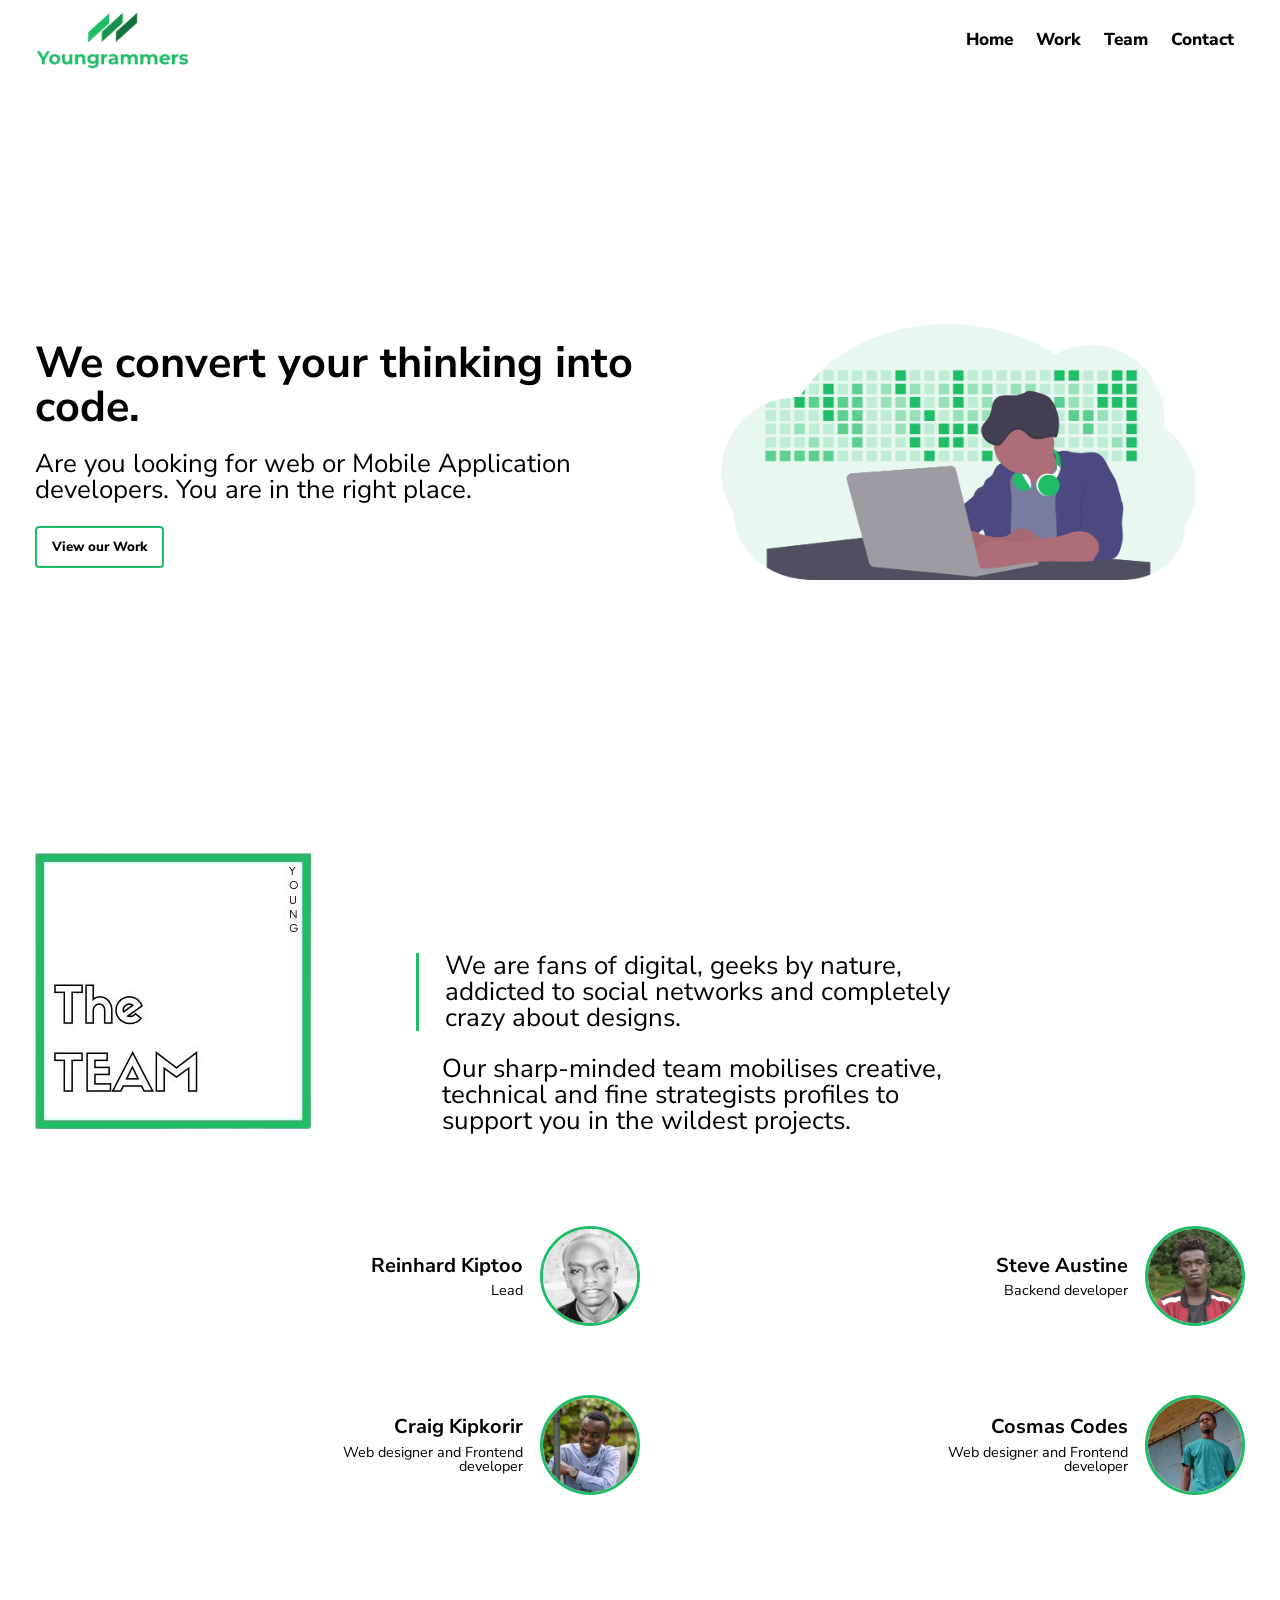
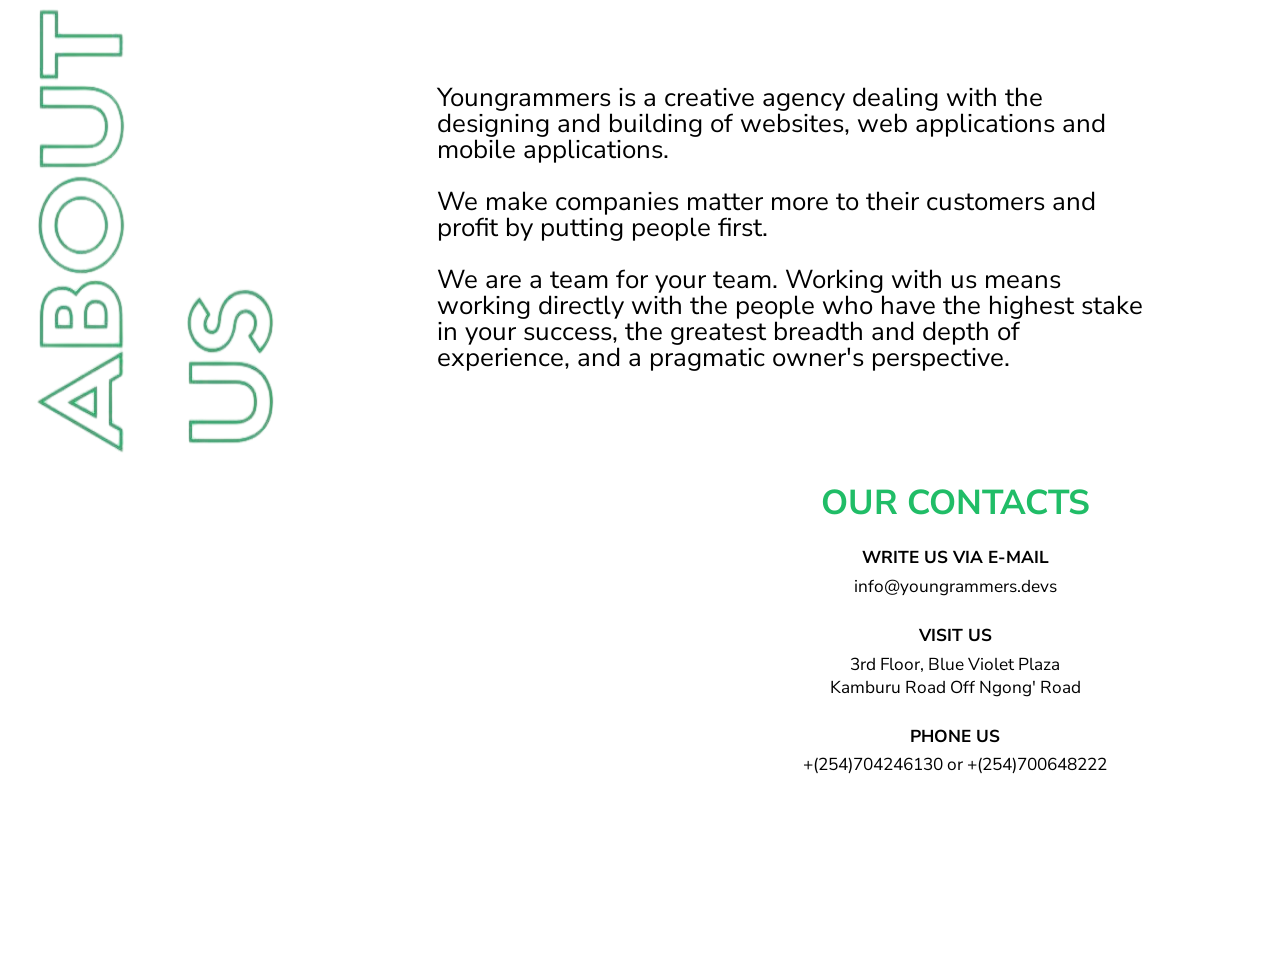
==== index.html @ 59f5c680 "p" ====
<!DOCTYPE html>
<html lang="en">
<head>
    <meta charset="UTF-8">
    <meta name="viewport" content="width=device-width, initial-scale=1.0">
    <title>Youngrammers - Best Web and Mobile developers</title>
    <link rel="shortcut icon" href="assets/icon.png" type="image/x-icon">
    <link rel="stylesheet" href="styles/main.css">
</head>
<body>
    <header>
        <img src="assets/logo.png" alt="Youngrammers logo">
    
        <nav id="nav">
            <ul>
                <li data-name="home">Home</li>
                <li data-name="work">Work</li>
                <li data-name="home">Team</li>
                <li data-name="home">Contact</li>
            </ul>
        </nav>
        <span id="nav-bar"></span>
    </header>
    <main>
        <section id="home" class="intro">
            <div class="text">
                <h2>We convert your thinking into code.</h2>
                <p>
                    Are you looking for web or Mobile Application developers.
                    You are in the right place.
                </p>
                <button>View our Work</button>
            </div>
            <div class="carousel">
                <img src="assets/undraw_developer_activity_bv83.png" alt="code">
            </div>
        </section>
        <section id="work" class="team">
            <div class="team-text">
                <img src="assets/Team.png" alt="team">
                <div>
                    <p class="first-p">
                        We are fans of digital, geeks by nature, addicted to social networks and completely crazy about designs.
                    </p>
                    <p>
                        Our sharp-minded team mobilises creative, technical and fine strategists profiles to support you in the wildest projects.
                    </p>
                </div>
            </div>
            <div class="grid">
                <div class="member">
                    <div class="desc">
                        <h2>Reinhard Kiptoo</h2>
                        <p>Lead</p>
                    </div>
                    <div class="img">
                        <img src="assets/rey.png" alt="Reinhard">
                    </div>
                </div>
                <div class="member">
                    <div class="desc">
                        <h2>Steve Austine</h2>
                        <p>Backend developer</p>
                    </div>
                    <div class="img">
                        <img src="assets/steve.png" alt="Steve Austine">
                    </div>
                </div>
                <div class="member">
                    <div class="desc">
                        <h2>Craig Kipkorir</h2>
                        <p>Web designer and Frontend developer</p>
                    </div>                    
                    <div class="img">
                        <img src="assets/craig.png" alt="Craig Kipkorir">
                    </div>
                </div>
                <div class="member">
                    <div class="desc">
                        <h2>Cosmas Codes</h2>
                        <p>Web designer and Frontend developer</p>
                    </div>
                    <div class="img">
                        <img src="assets/cosmas.png" alt="Cosmas">
                    </div>
                </div>
            </div>
        </section>
        <section class="about">
            <div>
                <img src="assets/aboutus.png" alt="about us">

                    <p>
                        Youngrammers is a creative agency dealing with the 
                        designing and building of websites, web applications
                        and mobile applications.
                        <br/><br/>
                        We make companies matter more to their customers
                        and profit by putting people first.
                        <br/><br/>
                        We are a team for your team. Working with us means working directly with the people who have the highest stake 
                        in your success, the greatest breadth and depth of experience, and a pragmatic owner's perspective.
                    </p>
            
            </div>
            <div class="map">
                <div>
                    <iframe frameborder="0" scrolling="no" marginheight="0" marginwidth="0" id="gmap_canvas" src="https://maps.google.com/maps?width=520&amp;height=400&amp;hl=en&amp;q=Blue%20Violet%20Plaza%20Kamburu%20Nairobi+(Mobidev)&amp;t=&amp;z=12&amp;ie=UTF8&amp;iwloc=B&amp;output=embed"></iframe>
                    <a style="opacity: 0; visibility: hidden;" href='https://www.free-counters.org/'>counters</a> 
                </div>
                <div class="location">
                    <h2>OUR CONTACTS</h2>
                    <h3>WRITE US VIA E-MAIL</h3>
                    <p>info@youngrammers.devs</p>

                    <h3>VISIT US</h3>
                    <p>
                        3rd Floor, Blue Violet Plaza<br/>
                        Kamburu Road Off Ngong' Road
                    </p>

                    <h3>PHONE US</h3>
                    <p>+(254)704246130 or +(254)700648222</p>

                </div>
            </div>
            
            
        </section>

    </main>
    <script src="js/scroll.js" defer></script>
    <script type='text/javascript' src='https://maps-generator.com/google-maps-authorization/script.js?id=33943ce898017dcb06acecac5512ad3863349f19' defer></script>
</body>
</html>
---- styles/main.css ----
@import url("https://fonts.googleapis.com/css2?family=Nunito+Sans&display=swap");
*, *::before, *::after {
  padding: 0;
  margin: 0;
  -webkit-box-sizing: border-box;
          box-sizing: border-box;
  list-style: none;
}

html {
  font-size: calc(1vw + 1em);
  font-family: 'Nunito Sans', sans-serif;
  line-height: 1;
}

body {
  height: 100%;
}

header {
  display: -webkit-box;
  display: -ms-flexbox;
  display: flex;
  padding: 10px 1.2em;
  position: fixed;
  z-index: 100;
  width: 100%;
  height: 80px;
  -webkit-box-pack: justify;
      -ms-flex-pack: justify;
          justify-content: space-between;
  -webkit-box-align: center;
      -ms-flex-align: center;
          align-items: center;
  background-color: #fff;
}

header img {
  height: 100%;
}

header nav {
  display: none;
}

@media (min-width: 768px) {
  header nav {
    display: -webkit-box;
    display: -ms-flexbox;
    display: flex;
  }
}

header nav ul {
  display: -webkit-box;
  display: -ms-flexbox;
  display: flex;
}

header nav ul li {
  font-size: .6em;
  padding: 0 .4rem;
  font-weight: 800;
  cursor: pointer;
}

header #nav-bar {
  position: relative;
  width: 20px;
  height: 3px;
  background-color: #20bd67;
  border-radius: 20px;
}

@media (min-width: 768px) {
  header #nav-bar {
    display: none;
  }
}

header #nav-bar:before, header #nav-bar:after {
  position: absolute;
  height: 3px;
  background-color: #20bd67;
  content: '';
  right: 0;
  border-radius: 20px;
}

header #nav-bar:before {
  width: 24px;
  bottom: 7px;
}

header #nav-bar:after {
  width: 16px;
  top: 7px;
}

main {
  padding-top: calc(60px + 1.2em);
}

main .intro {
  display: -webkit-box;
  display: -ms-flexbox;
  display: flex;
  -webkit-box-orient: vertical;
  -webkit-box-direction: reverse;
      -ms-flex-direction: column-reverse;
          flex-direction: column-reverse;
  padding: 1.2em;
}

@media screen and (min-width: 724px) {
  main .intro {
    -webkit-box-orient: horizontal;
    -webkit-box-direction: normal;
        -ms-flex-direction: row;
            flex-direction: row;
    min-height: 80vh;
    -webkit-box-align: center;
        -ms-flex-align: center;
            align-items: center;
  }
}

main .intro .text {
  -webkit-box-flex: 1;
      -ms-flex: 1;
          flex: 1;
}

main .intro .text h2, main .intro .text p {
  margin-bottom: .8rem;
}

main .intro .text p {
  font-size: .9rem;
}

main .intro .text button {
  background: transparent;
  border: 2px solid #20bd67;
  padding: 10px 15px;
  border-radius: 4px;
  font-weight: 800;
  font-family: inherit;
}

main .intro .carousel {
  -webkit-box-flex: .9;
      -ms-flex: .9;
          flex: .9;
}

main .intro .carousel img {
  width: 100%;
}

main .team {
  padding: 1.2em;
}

main .team .team-text {
  display: -webkit-box;
  display: -ms-flexbox;
  display: flex;
  -webkit-box-align: center;
      -ms-flex-align: center;
          align-items: center;
}

@media (max-width: 768px) {
  main .team .team-text {
    -webkit-box-orient: vertical;
    -webkit-box-direction: normal;
        -ms-flex-direction: column;
            flex-direction: column;
  }
}

main .team .team-text div {
  font-size: .9rem;
  padding: 4em 11em 0 4em;
}

@media (max-width: 768px) {
  main .team .team-text div {
    padding: .5rem 0;
  }
}

main .team .team-text div p {
  padding-left: 1em;
}

@media (max-width: 768px) {
  main .team .team-text div p {
    padding: 0;
  }
}

main .team .team-text div .first-p {
  border-left: 3px solid #20bd67;
  margin-bottom: 1em;
}

@media (max-width: 768px) {
  main .team .team-text div .first-p {
    border: transparent;
  }
}

main .team .grid {
  padding-top: 2em;
  display: -ms-grid;
  display: grid;
  -ms-grid-columns: (1fr)[2];
      grid-template-columns: repeat(2, 1fr);
  justify-items: right;
}

@media (max-width: 768px) {
  main .team .grid {
    justify-items: center;
  }
}

main .team .grid .member {
  margin: 1.2rem 0;
  display: -webkit-box;
  display: -ms-flexbox;
  display: flex;
}

@media (max-width: 768px) {
  main .team .grid .member {
    -webkit-box-orient: vertical;
    -webkit-box-direction: reverse;
        -ms-flex-direction: column-reverse;
            flex-direction: column-reverse;
    margin: .6rem;
  }
}

main .team .grid .member .img {
  margin: 0 auto;
  width: 100px;
  height: 100px;
  border-radius: 50%;
  border: 3px solid #20bd67;
}

main .team .grid .member .img img {
  width: 100%;
}

main .team .grid .member .desc {
  padding-right: .6rem;
  display: -webkit-box;
  display: -ms-flexbox;
  display: flex;
  -webkit-box-orient: vertical;
  -webkit-box-direction: normal;
      -ms-flex-direction: column;
          flex-direction: column;
  text-align: right;
  -webkit-box-align: end;
      -ms-flex-align: end;
          align-items: flex-end;
  -webkit-box-pack: center;
      -ms-flex-pack: center;
          justify-content: center;
}

@media (max-width: 768px) {
  main .team .grid .member .desc {
    margin-top: .5rem;
    padding: 0;
    -webkit-box-align: center;
        -ms-flex-align: center;
            align-items: center;
  }
}

main .team .grid .member .desc h2 {
  font-size: 20px;
}

main .team .grid .member .desc p {
  font-size: .5rem;
  margin-top: .5em;
  width: 200px;
}

@media (max-width: 768px) {
  main .team .grid .member .desc p {
    text-align: center;
    width: auto;
  }
}

main .about {
  padding: 1.2rem;
}

main .about div {
  display: -webkit-box;
  display: -ms-flexbox;
  display: flex;
  margin-bottom: 1rem;
}

@media (max-width: 768px) {
  main .about div {
    -webkit-box-orient: vertical;
    -webkit-box-direction: normal;
        -ms-flex-direction: column;
            flex-direction: column;
  }
  main .about div img {
    -webkit-transform: rotate(90deg);
            transform: rotate(90deg);
    width: 50%;
    margin: 0 auto;
  }
}

main .about div p {
  font-size: .9rem;
  padding: 3rem 3rem 3rem 5rem;
}

@media (max-width: 768px) {
  main .about div p {
    padding: 0;
  }
}

main .about .map {
  display: -webkit-box;
  display: -ms-flexbox;
  display: flex;
}

main .about .map div iframe {
  width: 520px;
  height: 400px;
}

@media (max-width: 768px) {
  main .about .map div iframe {
    width: 100%;
    height: 50vh;
  }
}

main .about .map .location {
  -webkit-box-flex: 1;
      -ms-flex: 1;
          flex: 1;
  padding: 0 1.2rem;
  display: -webkit-box;
  display: -ms-flexbox;
  display: flex;
  -webkit-box-orient: vertical;
  -webkit-box-direction: normal;
      -ms-flex-direction: column;
          flex-direction: column;
  text-align: center;
}

main .about .map .location h2 {
  font-size: 1.2rem;
  color: #20bd67;
}

main .about .map .location h3 {
  margin-top: 1rem;
  font-size: .6rem;
}

main .about .map .location p {
  margin-top: .3rem;
  padding: 0;
  font-size: .6rem;
  line-height: normal;
}
/*# sourceMappingURL=main.css.map */
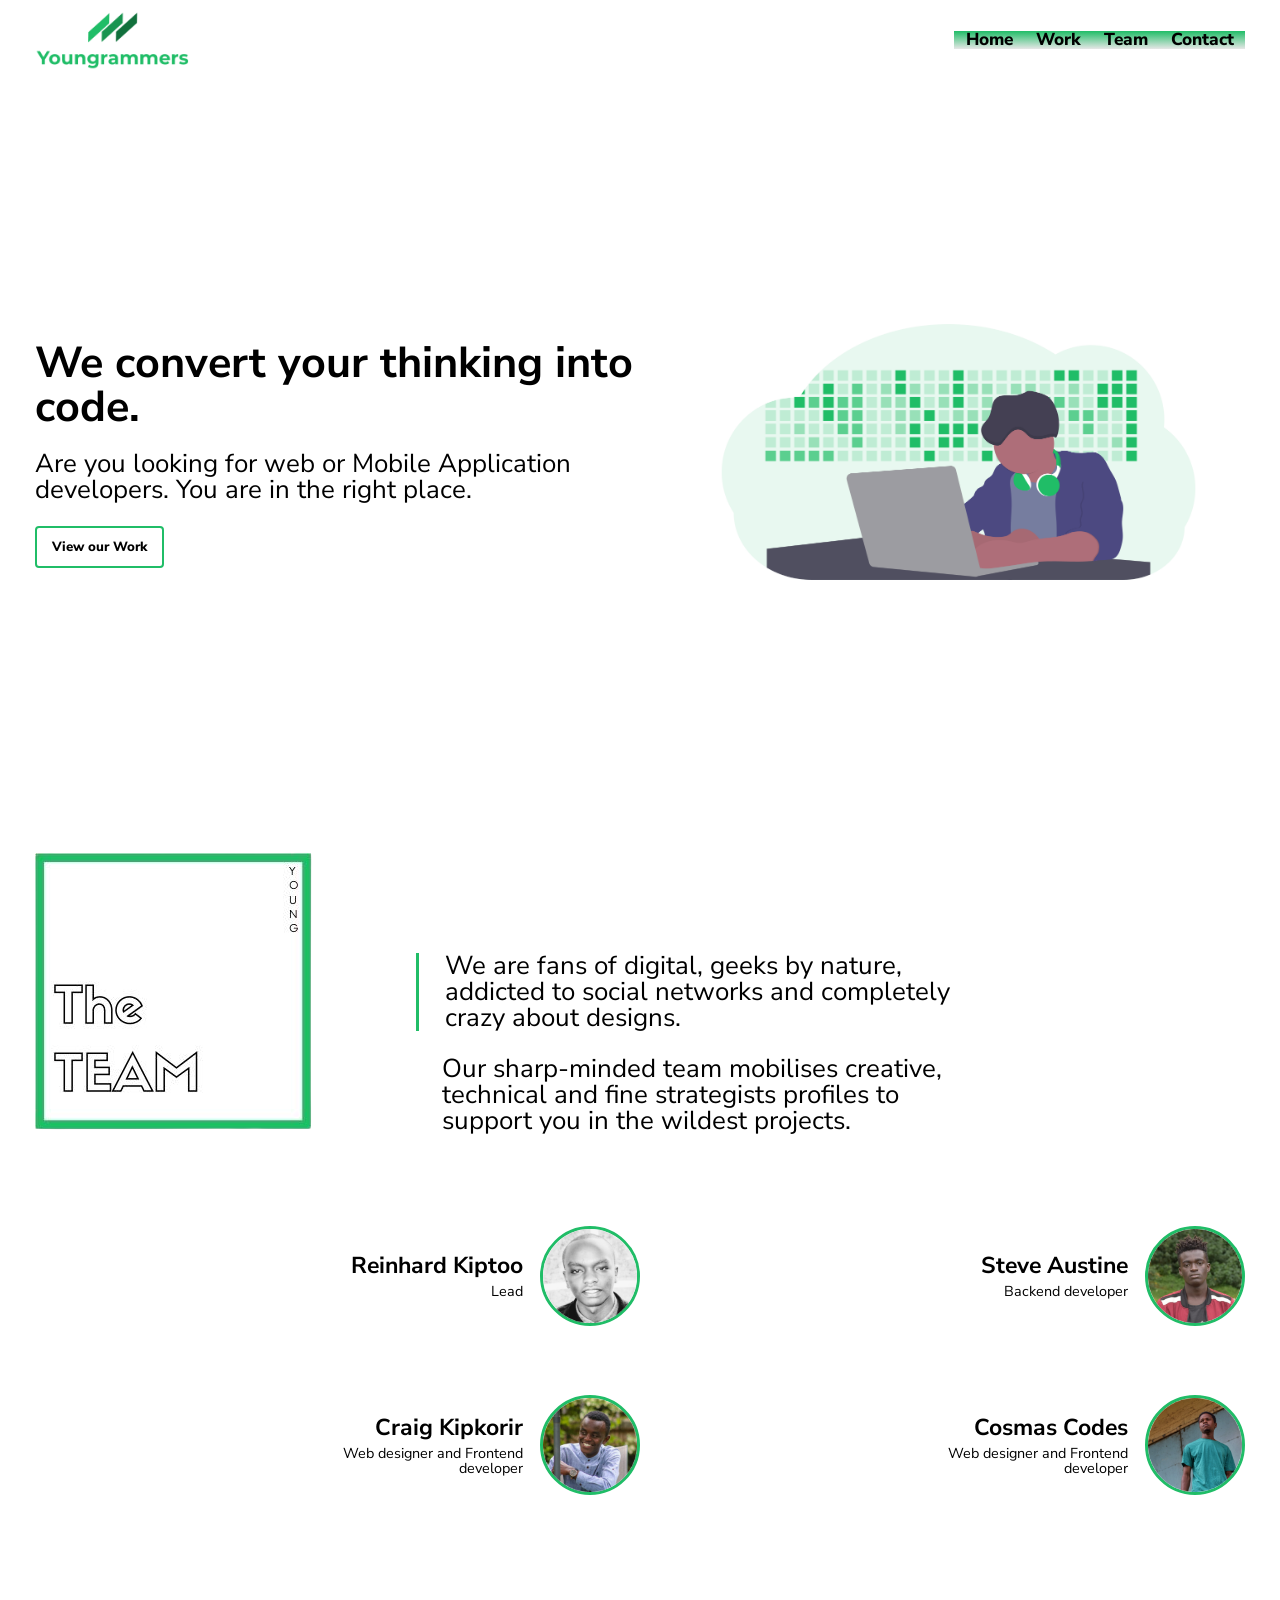
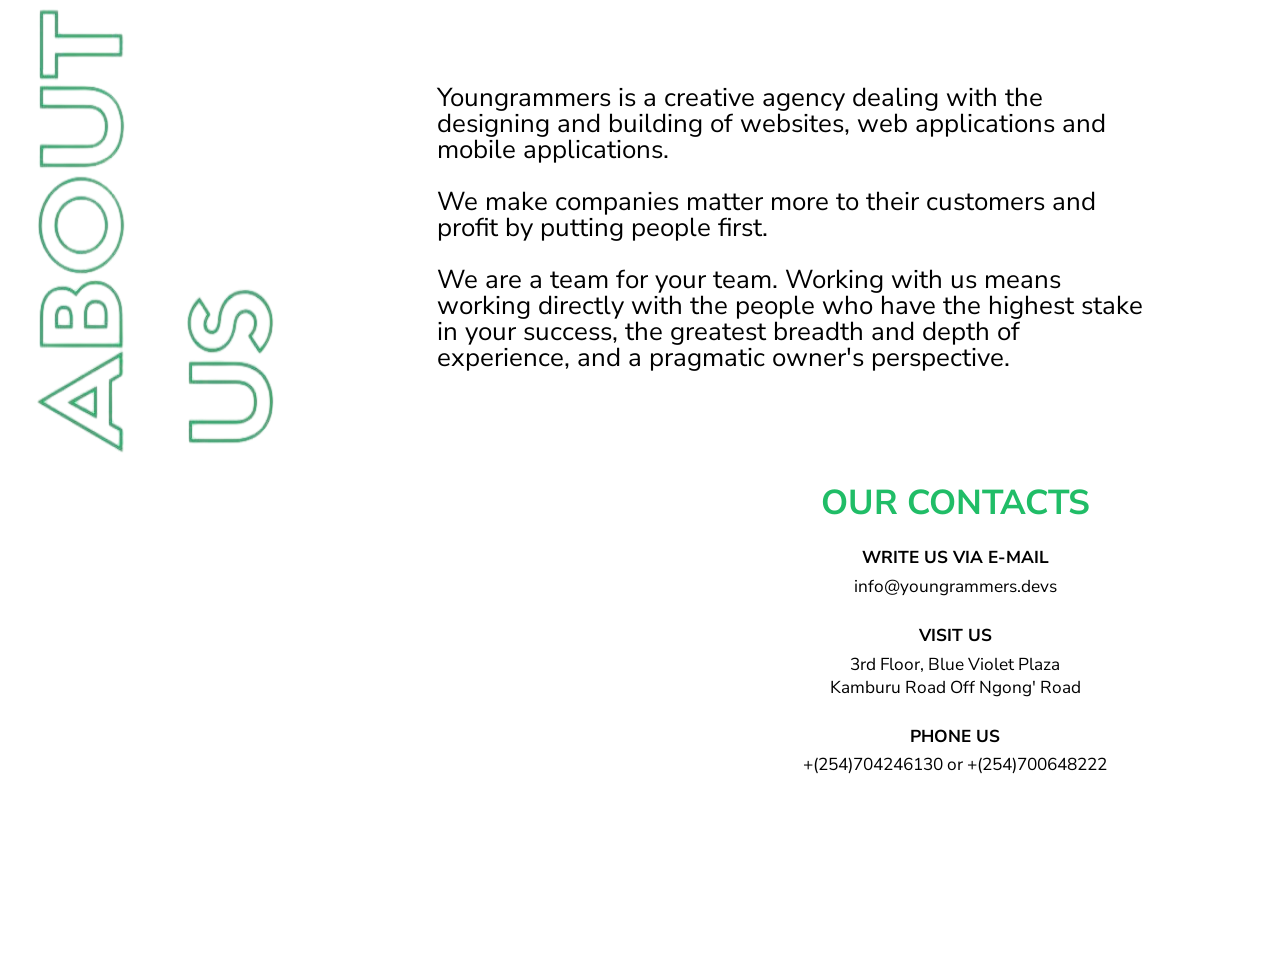
==== commit fc6fb056: "updated" ====
--- a/index.html
+++ b/index.html
@@ -15,8 +15,8 @@
             <ul>
                 <li data-name="home">Home</li>
                 <li data-name="work">Work</li>
-                <li data-name="home">Team</li>
-                <li data-name="home">Contact</li>
+                <li data-name="team">Team</li>
+                <li data-name="about">Contact</li>
             </ul>
         </nav>
         <span id="nav-bar"></span>
@@ -35,7 +35,7 @@
                 <img src="assets/undraw_developer_activity_bv83.png" alt="code">
             </div>
         </section>
-        <section id="work" class="team">
+        <section id="team" class="team">
             <div class="team-text">
                 <img src="assets/Team.png" alt="team">
                 <div>
@@ -86,7 +86,7 @@
                 </div>
             </div>
         </section>
-        <section class="about">
+        <section id="about" class="about">
             <div>
                 <img src="assets/aboutus.png" alt="about us">
 
@@ -129,6 +129,7 @@
         </section>
 
     </main>
+    <script src="js/navBar.js" defer></script>
     <script src="js/scroll.js" defer></script>
     <script type='text/javascript' src='https://maps-generator.com/google-maps-authorization/script.js?id=33943ce898017dcb06acecac5512ad3863349f19' defer></script>
 </body>
--- a/styles/main.css
+++ b/styles/main.css
@@ -39,15 +39,31 @@
   height: 100%;
 }
 
+header .on {
+  display: -webkit-box;
+  display: -ms-flexbox;
+  display: flex;
+}
+
 header nav {
-  display: none;
-}
-
-@media (min-width: 768px) {
+  background-image: -webkit-gradient(linear, left top, left bottom, from(#20bd67), to(#e4e4e4e5));
+  background-image: linear-gradient(#20bd67, #e4e4e4e5);
+  display: -webkit-box;
+  display: -ms-flexbox;
+  display: flex;
+}
+
+@media (max-width: 768px) {
   header nav {
-    display: -webkit-box;
-    display: -ms-flexbox;
-    display: flex;
+    display: none;
+    position: absolute;
+    width: 100%;
+    height: 100vh;
+    right: 0;
+    top: 100%;
+    -webkit-box-pack: center;
+        -ms-flex-pack: center;
+            justify-content: center;
   }
 }
 
@@ -55,6 +71,24 @@
   display: -webkit-box;
   display: -ms-flexbox;
   display: flex;
+}
+
+@media (max-width: 768px) {
+  header nav ul {
+    -webkit-box-orient: vertical;
+    -webkit-box-direction: normal;
+        -ms-flex-direction: column;
+            flex-direction: column;
+    width: 80%;
+    height: -webkit-fit-content;
+    height: -moz-fit-content;
+    height: fit-content;
+    background-color: #fff;
+    text-align: center;
+    padding: 1.2em 0;
+    border-radius: .5rem;
+    margin-top: 4rem;
+  }
 }
 
 header nav ul li {
@@ -64,9 +98,17 @@
   cursor: pointer;
 }
 
+@media (max-width: 768px) {
+  header nav ul li {
+    padding: 10px;
+    margin: 10px 0;
+    font-size: 1rem;
+  }
+}
+
 header #nav-bar {
   position: relative;
-  width: 20px;
+  width: 24px;
   height: 3px;
   background-color: #20bd67;
   border-radius: 20px;
@@ -85,15 +127,14 @@
   content: '';
   right: 0;
   border-radius: 20px;
+  width: 20px;
 }
 
 header #nav-bar:before {
-  width: 24px;
   bottom: 7px;
 }
 
 header #nav-bar:after {
-  width: 16px;
   top: 7px;
 }
 
@@ -285,7 +326,7 @@
 }
 
 main .team .grid .member .desc h2 {
-  font-size: 20px;
+  font-size: .8rem;
 }
 
 main .team .grid .member .desc p {
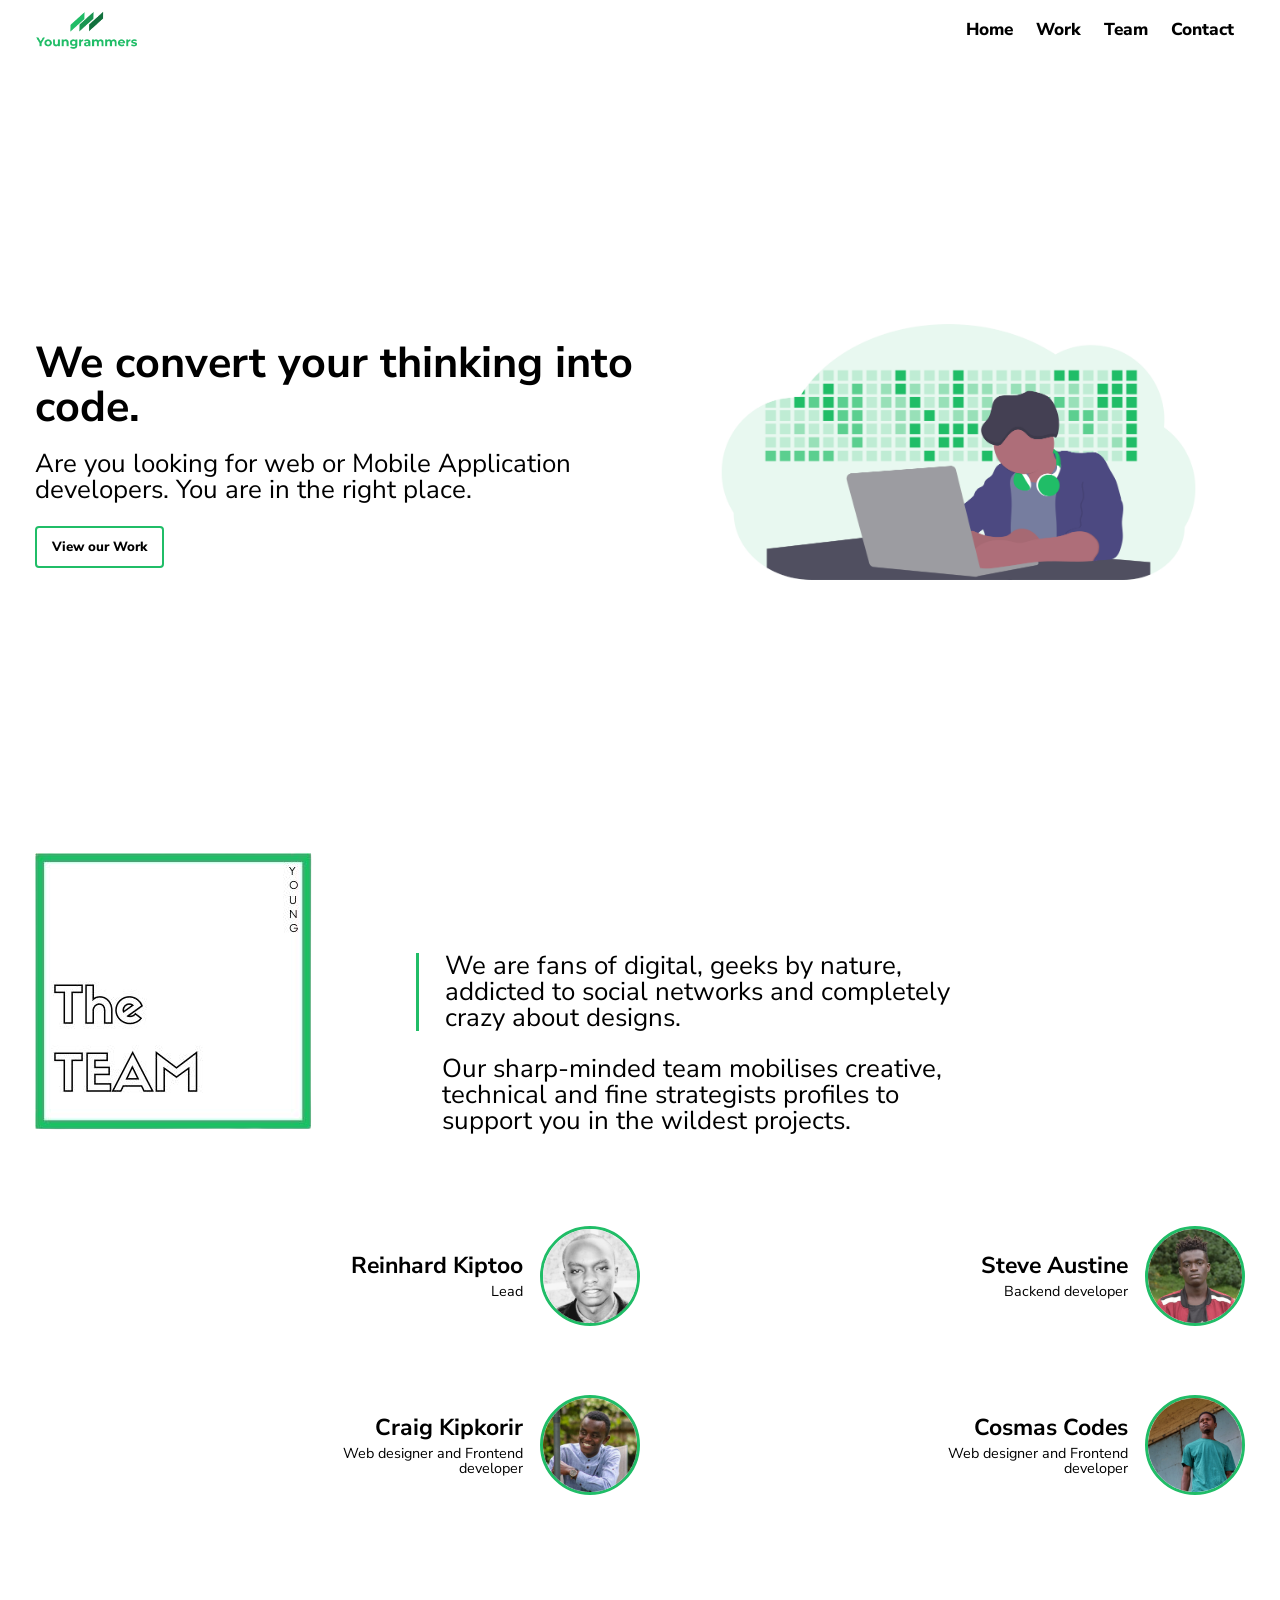
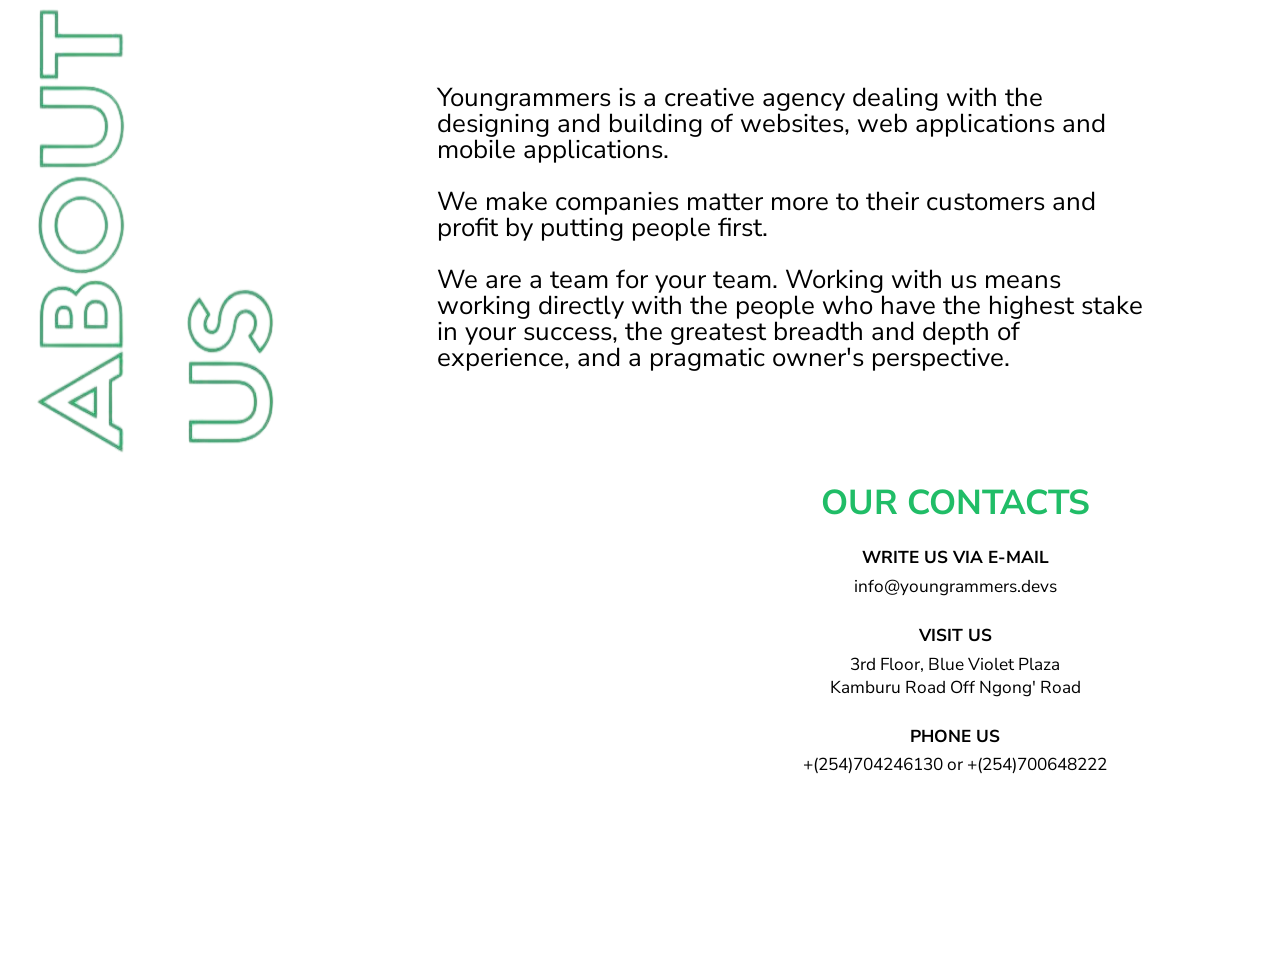
==== commit 558ad8f6: "m" ====
--- a/index.html
+++ b/index.html
@@ -6,6 +6,7 @@
     <title>Youngrammers - Best Web and Mobile developers</title>
     <link rel="shortcut icon" href="assets/icon.png" type="image/x-icon">
     <link rel="stylesheet" href="styles/main.css">
+    <link rel="stylesheet" href="https://unpkg.com/aos@next/dist/aos.css" />
 </head>
 <body>
     <header>
@@ -13,10 +14,10 @@
     
         <nav id="nav">
             <ul>
-                <li data-name="home">Home</li>
-                <li data-name="work">Work</li>
-                <li data-name="team">Team</li>
-                <li data-name="about">Contact</li>
+                <li id="link" data-name="home">Home</li>
+                <li id="link" data-name="work">Work</li>
+                <li id="link" data-name="team">Team</li>
+                <li id="link" data-name="about">Contact</li>
             </ul>
         </nav>
         <span id="nav-bar"></span>
@@ -39,10 +40,10 @@
             <div class="team-text">
                 <img src="assets/Team.png" alt="team">
                 <div>
-                    <p class="first-p">
+                    <p class="first-p" data-aos="slide-up" data-aos-duration="400">
                         We are fans of digital, geeks by nature, addicted to social networks and completely crazy about designs.
                     </p>
-                    <p>
+                    <p data-aos="slide-up" data-aos-duration="400">
                         Our sharp-minded team mobilises creative, technical and fine strategists profiles to support you in the wildest projects.
                     </p>
                 </div>
@@ -90,7 +91,7 @@
             <div>
                 <img src="assets/aboutus.png" alt="about us">
 
-                    <p>
+                    <p data-aos="slide-up" data-aos-duration="400">
                         Youngrammers is a creative agency dealing with the 
                         designing and building of websites, web applications
                         and mobile applications.
@@ -109,18 +110,18 @@
                     <a style="opacity: 0; visibility: hidden;" href='https://www.free-counters.org/'>counters</a> 
                 </div>
                 <div class="location">
-                    <h2>OUR CONTACTS</h2>
-                    <h3>WRITE US VIA E-MAIL</h3>
-                    <p>info@youngrammers.devs</p>
+                    <h2 data-aos="slide-up" data-aos-duration="400">OUR CONTACTS</h2>
+                    <h3 data-aos="slide-up" data-aos-duration="400">WRITE US VIA E-MAIL</h3>
+                    <p data-aos="slide-up" data-aos-duration="400">info@youngrammers.devs</p>
 
-                    <h3>VISIT US</h3>
-                    <p>
+                    <h3 data-aos="slide-up" data-aos-duration="400">VISIT US</h3>
+                    <p data-aos="slide-up" data-aos-duration="400">
                         3rd Floor, Blue Violet Plaza<br/>
                         Kamburu Road Off Ngong' Road
                     </p>
 
-                    <h3>PHONE US</h3>
-                    <p>+(254)704246130 or +(254)700648222</p>
+                    <h3 data-aos="slide-up" data-aos-duration="400">PHONE US</h3>
+                    <p data-aos="slide-up" data-aos-duration="400">+(254)704246130 or +(254)700648222</p>
 
                 </div>
             </div>
@@ -129,6 +130,13 @@
         </section>
 
     </main>
+    <script src="https://unpkg.com/aos@next/dist/aos.js"></script>
+    <script>
+        AOS.init({
+            easing: 'ease-in',
+            once: true
+        });
+    </script>
     <script src="js/navBar.js" defer></script>
     <script src="js/scroll.js" defer></script>
     <script type='text/javascript' src='https://maps-generator.com/google-maps-authorization/script.js?id=33943ce898017dcb06acecac5512ad3863349f19' defer></script>
--- a/styles/main.css
+++ b/styles/main.css
@@ -25,7 +25,7 @@
   position: fixed;
   z-index: 100;
   width: 100%;
-  height: 80px;
+  height: 60px;
   -webkit-box-pack: justify;
       -ms-flex-pack: justify;
           justify-content: space-between;
@@ -46,8 +46,6 @@
 }
 
 header nav {
-  background-image: -webkit-gradient(linear, left top, left bottom, from(#20bd67), to(#e4e4e4e5));
-  background-image: linear-gradient(#20bd67, #e4e4e4e5);
   display: -webkit-box;
   display: -ms-flexbox;
   display: flex;
@@ -55,6 +53,8 @@
 
 @media (max-width: 768px) {
   header nav {
+    background-image: -webkit-gradient(linear, left top, left bottom, from(#20bd67), to(#e4e4e4e5));
+    background-image: linear-gradient(#20bd67, #e4e4e4e5);
     display: none;
     position: absolute;
     width: 100%;
